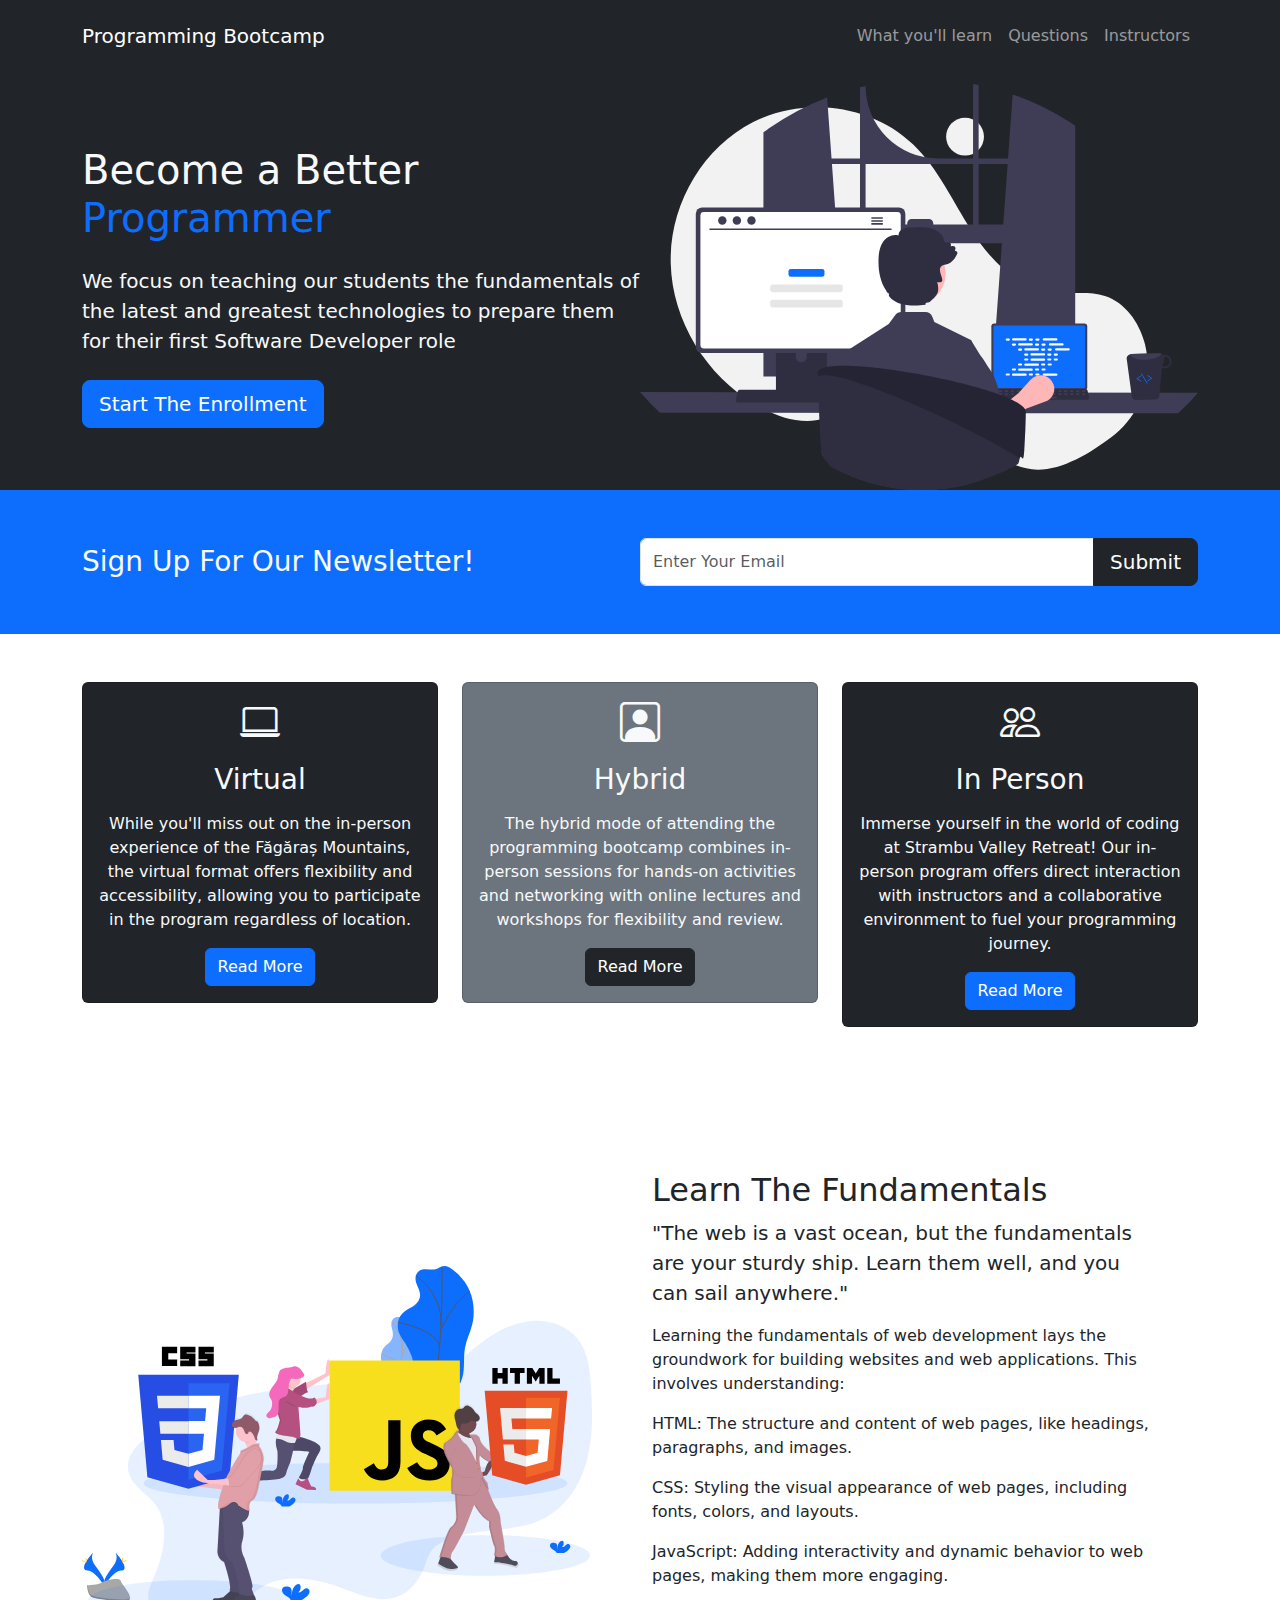
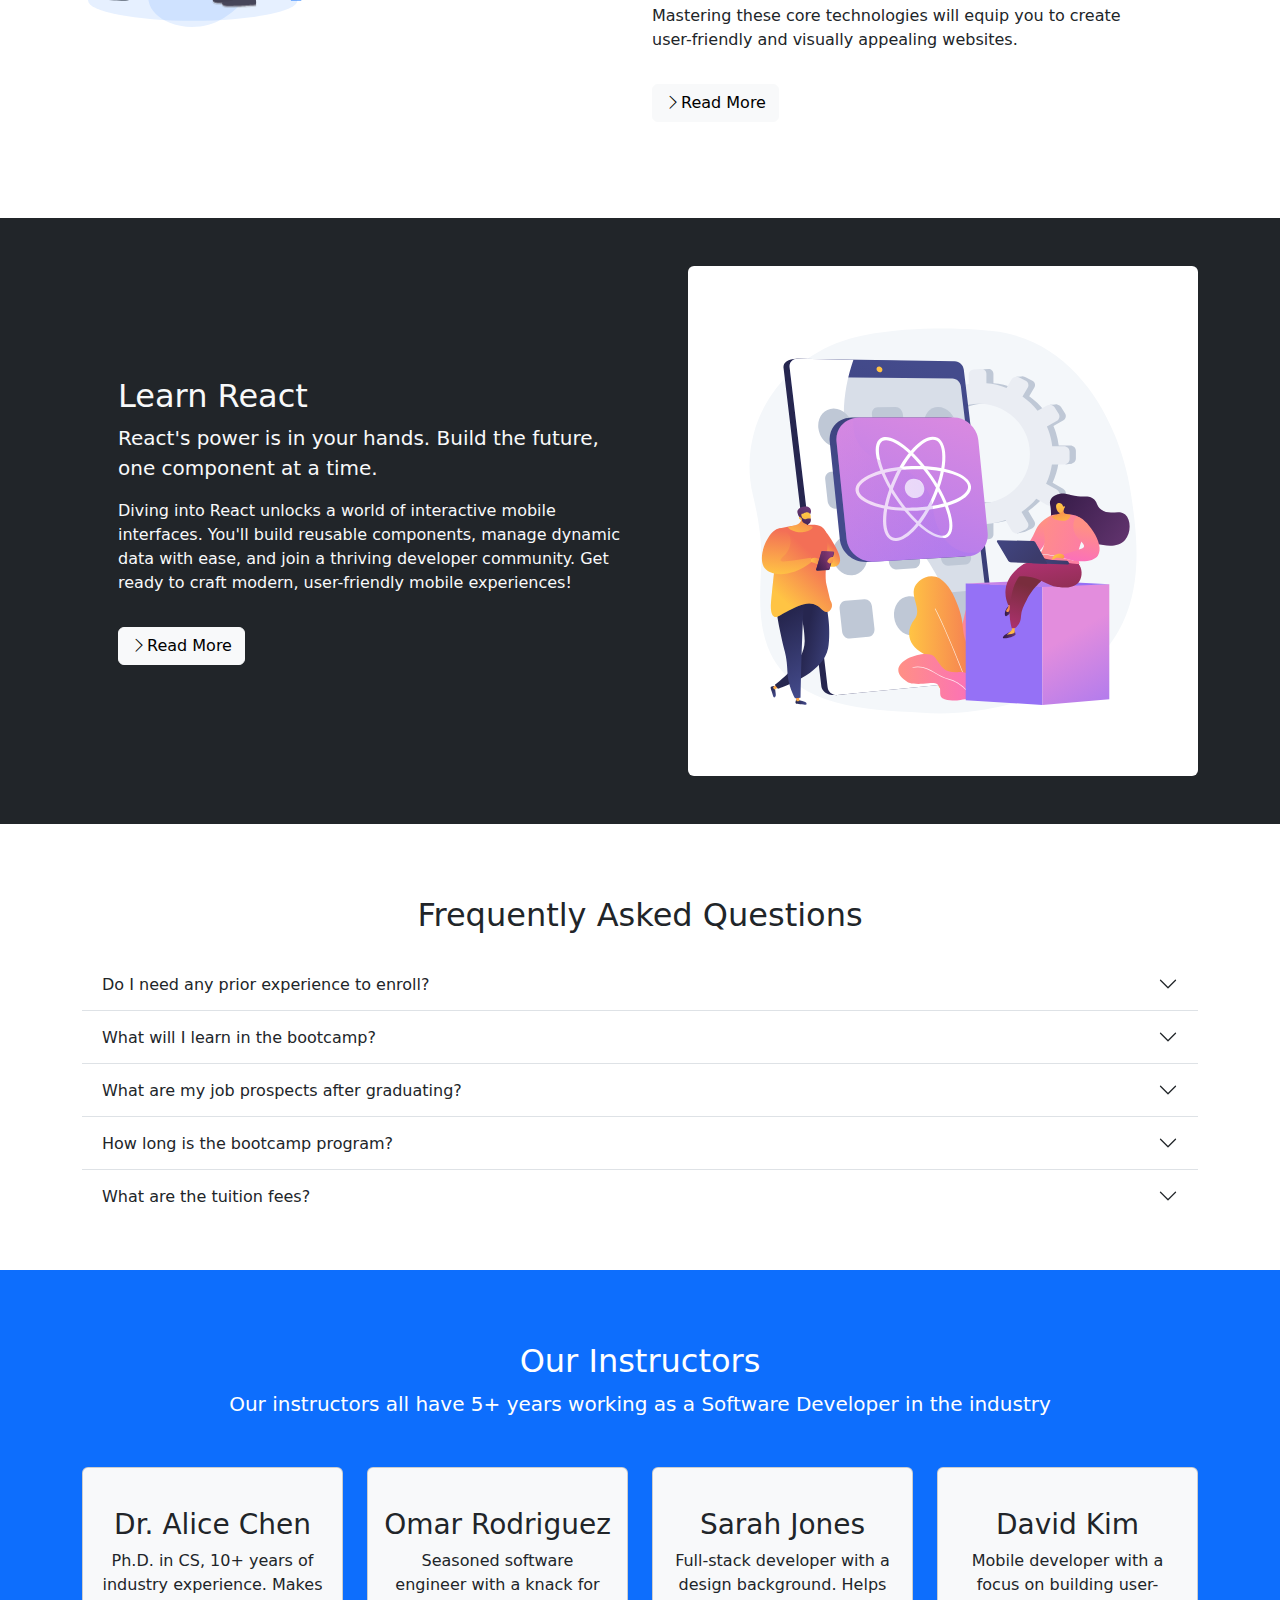
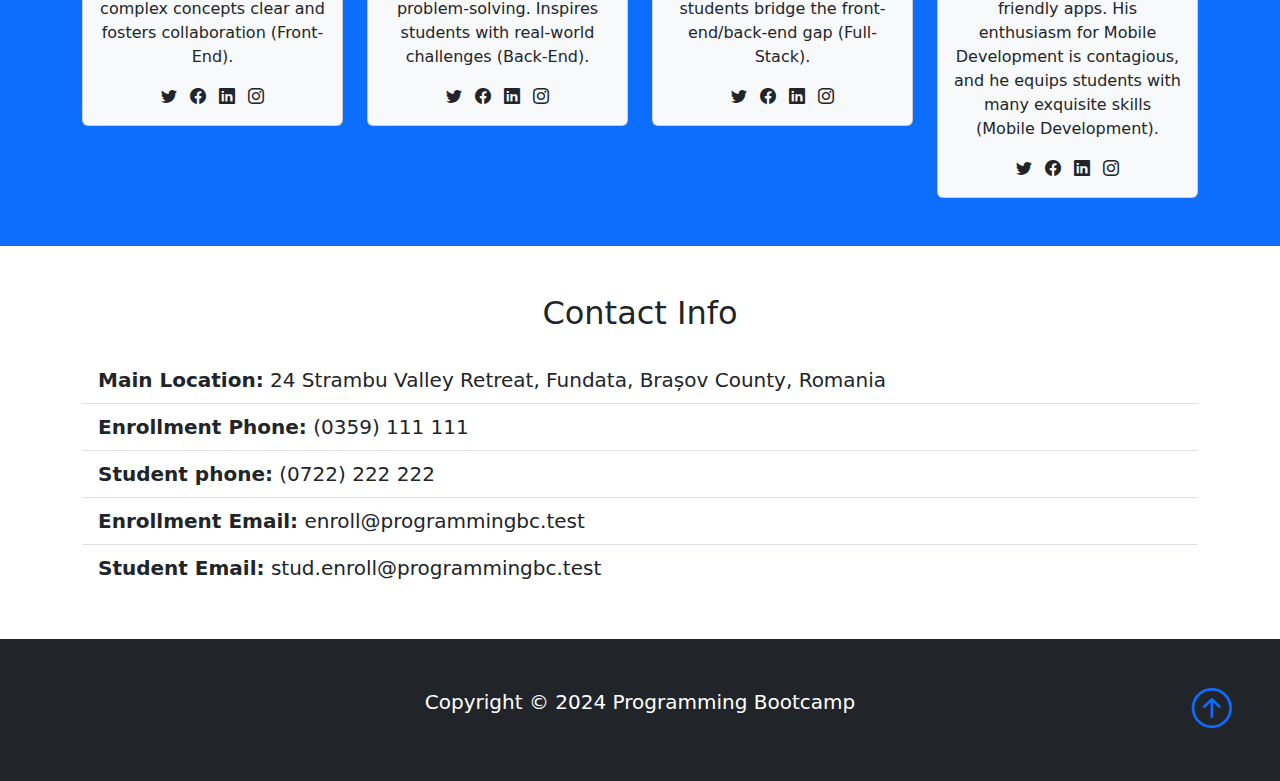
==== index.htm @ 30df7803 "Add files via upload" ====
<!DOCTYPE html>
<html lang="en">
  <head>
    <meta charset="utf-8" />
    <meta name="viewport" content="width=device-width, initial-scale=1" />
    <title>Programing Bootcamp</title>
    <link
      href="https://cdn.jsdelivr.net/npm/bootstrap@5.3.3/dist/css/bootstrap.min.css"
      rel="stylesheet"
      integrity="sha384-QWTKZyjpPEjISv5WaRU9OFeRpok6YctnYmDr5pNlyT2bRjXh0JMhjY6hW+ALEwIH"
      crossorigin="anonymous"
    />
    <link
      rel="stylesheet"
      href="https://cdn.jsdelivr.net/npm/bootstrap-icons@1.3.0/font/bootstrap-icons.css"
    />
    <link rel="stylesheet" href="style.css" />
  </head>
  <body>
    <!-- navbar -->
    <nav class="navbar navbar-expand-lg bg-dark navbar-dark py-3 fixed-top">
      <div class="container">
        <a href="#" class="navbar-brand">Programming Bootcamp</a>

        <button
          class="navbar-toggler"
          type="button"
          data-bs-toggle="collapse"
          data-bs-target="#navmenu"
        >
          <sapn class="navbar-toggler-icon"></sapn>
        </button>

        <div class="collapse navbar-collapse" id="navmenu">
          <ul class="navbar-nav ms-auto">
            <li class="nav-item">
              <a href="#learn" class="nav-link">What you'll learn</a>
            </li>
            <li class="nav-item">
              <a href="#questions" class="nav-link">Questions</a>
            </li>
            <li class="nav-item">
              <a href="#instructors" class="nav-link">Instructors</a>
            </li>
          </ul>
        </div>
      </div>
    </nav>

    <!-- showcase -->
    <section
      class="bg-dark text-light p-5 p-lg-0 pt-lg-3 text-center text-sm-start"
    >
      <div class="container">
        <div class="d-sm-flex align-items-center justify-content-between">
          <div>
            <h1>
              Become a Better <span class="text-primary">Programmer</span>
            </h1>
            <p class="lead my-4">
              We focus on teaching our students the fundamentals of the latest
              and greatest technologies to prepare them for their first Software
              Developer role
            </p>
            <button
              class="btn btn-primary btn-lg"
              data-bs-toggle="modal"
              data-bs-target="#enroll"
            >
              Start The Enrollment
            </button>
          </div>
          <img
            class="img-fluid w-50 d-none d-sm-block"
            src="img/showcase.svg"
            alt=""
          />
        </div>
      </div>
    </section>

    <!-- newsletter -->
    <section class="bg-primary text-light p-5">
      <div class="container">
        <div class="d-md-flex justify-content-between align-items-center">
          <h3 class="mb-3 mb-md-0">Sign Up For Our Newsletter!</h3>

          <div class="input-group news-input">
            <input
              type="text"
              class="form-control"
              placeholder="Enter Your Email"
            />
            <button class="btn btn-dark btn-lg" type="button">Submit</button>
          </div>
        </div>
      </div>
    </section>

    <!-- boxes -->
    <section class="p-5">
      <div class="container">
        <div class="row text-center g-4">
          <div class="col-md">
            <div class="card bg-dark text-light">
              <div class="card-body text-center">
                <div class="h1 mb-3">
                  <i class="bi bi-laptop"></i>
                </div>
                <h3 class="card-title mb-3">Virtual</h3>
                <p class="card-text">
                  While you'll miss out on the in-person experience of the
                  Făgăraș Mountains, the virtual format offers flexibility and
                  accessibility, allowing you to participate in the program
                  regardless of location.
                </p>
                <a href="#" class="btn btn-primary">Read More</a>
              </div>
            </div>
          </div>
          <div class="col-md">
            <div class="card bg-secondary text-light">
              <div class="card-body text-center">
                <div class="h1 mb-3">
                  <i class="bi bi-person-square"></i>
                </div>
                <h3 class="card-title mb-3">Hybrid</h3>
                <p class="card-text">
                  The hybrid mode of attending the programming bootcamp combines
                  in-person sessions for hands-on activities and networking with
                  online lectures and workshops for flexibility and review.
                </p>
                <a href="#" class="btn btn-dark">Read More</a>
              </div>
            </div>
          </div>
          <div class="col-md">
            <div class="card bg-dark text-light">
              <div class="card-body text-center">
                <div class="h1 mb-3">
                  <i class="bi bi-people"></i>
                </div>
                <h3 class="card-title mb-3">In Person</h3>
                <p class="card-text">
                  Immerse yourself in the world of coding at Strambu Valley
                  Retreat! Our in-person program offers direct interaction with
                  instructors and a collaborative environment to fuel your
                  programming journey.
                </p>
                <a href="#" class="btn btn-primary">Read More</a>
              </div>
            </div>
          </div>
        </div>
      </div>
    </section>

    <!-- learn-sections -->
    <section id="learn" class="p-5">
      <div class="container">
        <div class="row align-items-center justify-content-between">
          <div class="col-md">
            <img src="img/fundamentals.svg" class="img-fluid" alt="" />
          </div>
          <div class="col-md p-5">
            <h2>Learn The Fundamentals</h2>
            <p class="lead">
              "The web is a vast ocean, but the fundamentals are your sturdy
              ship. Learn them well, and you can sail anywhere."
            </p>
            <p>
              Learning the fundamentals of web development lays the groundwork
              for building websites and web applications. This involves
              understanding:
            </p>
            <p>
              HTML: The structure and content of web pages, like headings,
              paragraphs, and images.
            </p>
            <p>
              CSS: Styling the visual appearance of web pages, including fonts,
              colors, and layouts.
            </p>
            <p>
              JavaScript: Adding interactivity and dynamic behavior to web
              pages, making them more engaging.
            </p>
            <p>
              Mastering these core technologies will equip you to create
              user-friendly and visually appealing websites.
            </p>
            <a href="#" class="btn btn-light mt-3">
              <i class="bi bi-chevron-right"></i>Read More</a
            >
          </div>
        </div>
      </div>
    </section>

    <section id="learn" class="p-5 bg-dark text-light">
      <div class="container">
        <div class="row align-items-center justify-content-between">
          <div class="col-md p-5">
            <h2>Learn React</h2>
            <p class="lead">
              React's power is in your hands. Build the future, one component at
              a time.
            </p>
            <p>
              Diving into React unlocks a world of interactive mobile interfaces.
              You'll build reusable components, manage dynamic data with ease,
              and join a thriving developer community. Get ready to craft
              modern, user-friendly mobile experiences!
            </p>
            <a href="#" class="btn btn-light mt-3">
              <i class="bi bi-chevron-right"></i>Read More</a
            >
          </div>
          <div class="col-md">
            <img src="img/react.svg" class="img-fluid rounded" alt="" />
          </div>
        </div>
      </div>
    </section>

    <!-- questions -->
    <section id="questions" class="p-5">
      <div class="container">
        <h2 class="text-center mb-4 mt-4">Frequently Asked Questions</h2>
        <div class="accordion accordion-flush" id="questions">
          <!-- item1 -->
          <div class="accordion-item">
            <h2 class="accordion-header">
              <button
                class="accordion-button collapsed"
                type="button"
                data-bs-toggle="collapse"
                data-bs-target="#question-1"
              >
                Do I need any prior experience to enroll?
              </button>
            </h2>
            <div
              id="question-1"
              class="accordion-collapse collapse"
              data-bs-parent="#questions"
            >
              <div class="accordion-body">
                Our bootcamp offers tracks for beginners and those with some
                coding knowledge. Check our specific course descriptions to see
                if any prerequisites are required.
              </div>
            </div>
          </div>
          <!-- item2 -->
          <div class="accordion-item">
            <h2 class="accordion-header">
              <button
                class="accordion-button collapsed"
                type="button"
                data-bs-toggle="collapse"
                data-bs-target="#question-2"
              >
                What will I learn in the bootcamp?
              </button>
            </h2>
            <div
              id="question-2"
              class="accordion-collapse collapse"
              data-bs-parent="#questions"
            >
              <div class="accordion-body">
                Our curriculum focuses on the fundamentals of programming,
                including: Variables and data types, Control flow (if
                statements, loops), Functions, Object-oriented programming
                (OOP), Algorithms and data structures. We also integrate
                valuable soft skills like problem-solving, communication, and
                teamwork, essential for success in the programming field.
              </div>
            </div>
          </div>
          <!-- item3 -->
          <div class="accordion-item">
            <h2 class="accordion-header">
              <button
                class="accordion-button collapsed"
                type="button"
                data-bs-toggle="collapse"
                data-bs-target="#question-3"
              >
                What are my job prospects after graduating?
              </button>
            </h2>
            <div
              id="question-3"
              class="accordion-collapse collapse"
              data-bs-parent="#questions"
            >
              <div class="accordion-body">
                The programming field boasts a high demand for skilled
                professionals. Our bootcamp is designed to prepare you with the
                necessary skills and portfolio to compete for entry-level
                programming jobs.
              </div>
            </div>
          </div>
          <!-- item4 -->
          <div class="accordion-item">
            <h2 class="accordion-header">
              <button
                class="accordion-button collapsed"
                type="button"
                data-bs-toggle="collapse"
                data-bs-target="#question-4"
              >
                How long is the bootcamp program?
              </button>
            </h2>
            <div
              id="question-4"
              class="accordion-collapse collapse"
              data-bs-parent="#questions"
            >
              <div class="accordion-body">
                The program length varies depending on the format (full-time vs
                part-time). Check our website for specific details on each
                program.
              </div>
            </div>
          </div>
          <!-- item5 -->
          <div class="accordion-item">
            <h2 class="accordion-header">
              <button
                class="accordion-button collapsed"
                type="button"
                data-bs-toggle="collapse"
                data-bs-target="#question-5"
              >
                What are the tuition fees?
              </button>
            </h2>
            <div
              id="question-5"
              class="accordion-collapse collapse"
              data-bs-parent="#questions"
            >
              <div class="accordion-body">
                We offer transparent tuition fees. Contact us or visit our
                website for detailed pricing information and explore any
                scholarship opportunities available.
              </div>
            </div>
          </div>
        </div>
      </div>
    </section>

    <section id="instructors" class="p-5 bg-primary">
      <div class="container">
        <h2 class="text-center text-white mt-4">Our Instructors</h2>
        <p class="lead text-center text-white mb-5">
          Our instructors all have 5+ years working as a Software Developer in
          the industry
        </p>
        <div class="row g-4">
          <div class="col-md-6 col-lg-3">
            <div class="card bg-light">
              <div class="card-body text-center">
                <img
                  src="https://randomuser.me/api/portraits/women/12.jpg"
                  class="rounded-circle mb-3"
                  alt=""
                />
                <h3 class="card-title">Dr. Alice Chen</h3>
                <p class="card-text">
                  Ph.D. in CS, 10+ years of industry experience. Makes complex
                  concepts clear and fosters collaboration (Front-End).
                </p>
                <a href="#"><i class="bi bi-twitter text-dark mx-1"></i></a>
                <a href="#"><i class="bi bi-facebook text-dark mx-1"></i></a>
                <a href="#"><i class="bi bi-linkedin text-dark mx-1"></i></a>
                <a href="#"><i class="bi bi-instagram text-dark mx-1"></i></a>
              </div>
            </div>
          </div>
          <div class="col-md-6 col-lg-3">
            <div class="card bg-light">
              <div class="card-body text-center">
                <img
                  src="https://randomuser.me/api/portraits/men/12.jpg"
                  class="rounded-circle mb-3"
                  alt=""
                />
                <h3 class="card-title">Omar Rodriguez</h3>
                <p class="card-text">
                  Seasoned software engineer with a knack for problem-solving.
                  Inspires students with real-world challenges (Back-End).
                </p>
                <a href="#"><i class="bi bi-twitter text-dark mx-1"></i></a>
                <a href="#"><i class="bi bi-facebook text-dark mx-1"></i></a>
                <a href="#"><i class="bi bi-linkedin text-dark mx-1"></i></a>
                <a href="#"><i class="bi bi-instagram text-dark mx-1"></i></a>
              </div>
            </div>
          </div>
          <div class="col-md-6 col-lg-3">
            <div class="card bg-light">
              <div class="card-body text-center">
                <img
                  src="https://randomuser.me/api/portraits/women/43.jpg"
                  class="rounded-circle mb-3"
                  alt=""
                />
                <h3 class="card-title">Sarah Jones</h3>
                <p class="card-text">
                  Full-stack developer with a design background. Helps students
                  bridge the front-end/back-end gap (Full-Stack).
                </p>
                <a href="#"><i class="bi bi-twitter text-dark mx-1"></i></a>
                <a href="#"><i class="bi bi-facebook text-dark mx-1"></i></a>
                <a href="#"><i class="bi bi-linkedin text-dark mx-1"></i></a>
                <a href="#"><i class="bi bi-instagram text-dark mx-1"></i></a>
              </div>
            </div>
          </div>
          <div class="col-md-6 col-lg-3">
            <div class="card bg-light">
              <div class="card-body text-center">
                <img
                  src="https://randomuser.me/api/portraits/men/44.jpg"
                  class="rounded-circle mb-3"
                  alt=""
                />
                <h3 class="card-title">David Kim</h3>
                <p class="card-text">
                  Mobile developer with a focus on building user-friendly apps.
                  His enthusiasm for Mobile Development is contagious, and he
                  equips students with many exquisite skills (Mobile
                  Development).
                </p>
                <a href="#"><i class="bi bi-twitter text-dark mx-1"></i></a>
                <a href="#"><i class="bi bi-facebook text-dark mx-1"></i></a>
                <a href="#"><i class="bi bi-linkedin text-dark mx-1"></i></a>
                <a href="#"><i class="bi bi-instagram text-dark mx-1"></i></a>
              </div>
            </div>
          </div>
        </div>
      </div>
    </section>

    <!-- contact & map -->
    <section class="p-5">
      <div class="container">
        <div class="row g-4">
          <div class="col-md">
            <h2 class="text-center mb-4">Contact Info</h2>
            <ul class="list-group list-group-flush lead">
              <li class="list-group-item">
                <span class="fw-bold">Main Location:</span> 24 Strambu Valley
                Retreat, Fundata, Brașov County, Romania
              </li>
              <li class="list-group-item">
                <span class="fw-bold">Enrollment Phone:</span> (0359) 111 111
              </li>
              <li class="list-group-item">
                <span class="fw-bold">Student phone:</span> (0722) 222 222
              </li>
              <li class="list-group-item">
                <span class="fw-bold">Enrollment Email:</span>
                enroll@programmingbc.test
              </li>
              <li class="list-group-item">
                <span class="fw-bold">Student Email:</span>
                stud.enroll@programmingbc.test
              </li>
            </ul>
          </div>
        </div>
      </div>
    </section>

    <!-- footer -->
    <footer class="p-5 bg-dark text-white text-center position-relative">
      <div class="container">
        <p class="lead">Copyright &copy; 2024 Programming Bootcamp</p>

        <a href="#" class="position-absolute bottom-0 end-0 p-5">
          <i class="bi bi-arrow-up-circle h1"></i>
        </a>
      </div>
    </footer>

    <!-- Modal -->
    <div
      class="modal fade"
      id="enroll"
      tabindex="-1"
      aria-labelledby="exampleModalLabel"
      aria-hidden="true"
    >
      <div class="modal-dialog">
        <div class="modal-content">
          <div class="modal-header">
            <h1 class="modal-title fs-5" id="exampleModalLabel">Enrollment</h1>
            <button
              type="button"
              class="btn-close"
              data-bs-dismiss="modal"
              aria-label="Close"
            ></button>
          </div>
          <div class="modal-body">
            <p class="lead text-center">Come and Join Us!</p>
            <form>
              <div class="mb-3">
                <label for="first-name" class="col-form-label">
                  First Name:
                </label>
                <input type="text" class="form-control" id="first-name" />
              </div>
              <div class="mb-3">
                <label for="last-name" class="col-form-label">
                  Last Name:
                </label>
                <input type="text" class="form-control" id="last-name" />
              </div>
              <div class="mb-3">
                <label for="email" class="col-form-label"> Email: </label>
                <input type="email" class="form-control" id="email" />
              </div>
              <div class="mb-3">
                <label for="phone" class="col-form-label"> Phone: </label>
                <input type="tel" class="form-control" id="phone" />
              </div>
            </form>
          </div>
          <div class="modal-footer">
            <button
              type="button"
              class="btn btn-secondary"
              data-bs-dismiss="modal"
            >
              Close
            </button>
            <button type="button" class="btn btn-primary">Submit</button>
          </div>
        </div>
      </div>
    </div>

    <script
      src="https://cdn.jsdelivr.net/npm/bootstrap@5.3.3/dist/js/bootstrap.bundle.min.js"
      integrity="sha384-YvpcrYf0tY3lHB60NNkmXc5s9fDVZLESaAA55NDzOxhy9GkcIdslK1eN7N6jIeHz"
      crossorigin="anonymous"
    ></script>
  </body>
</html>
---- style.css ----
body{
    user-select: none;
}

body::before{
    display: block;
    content: '';
    height: 68px;
}

@media(min-width: 768px)
{
    .news-input{
        width: 50%;
    }
}
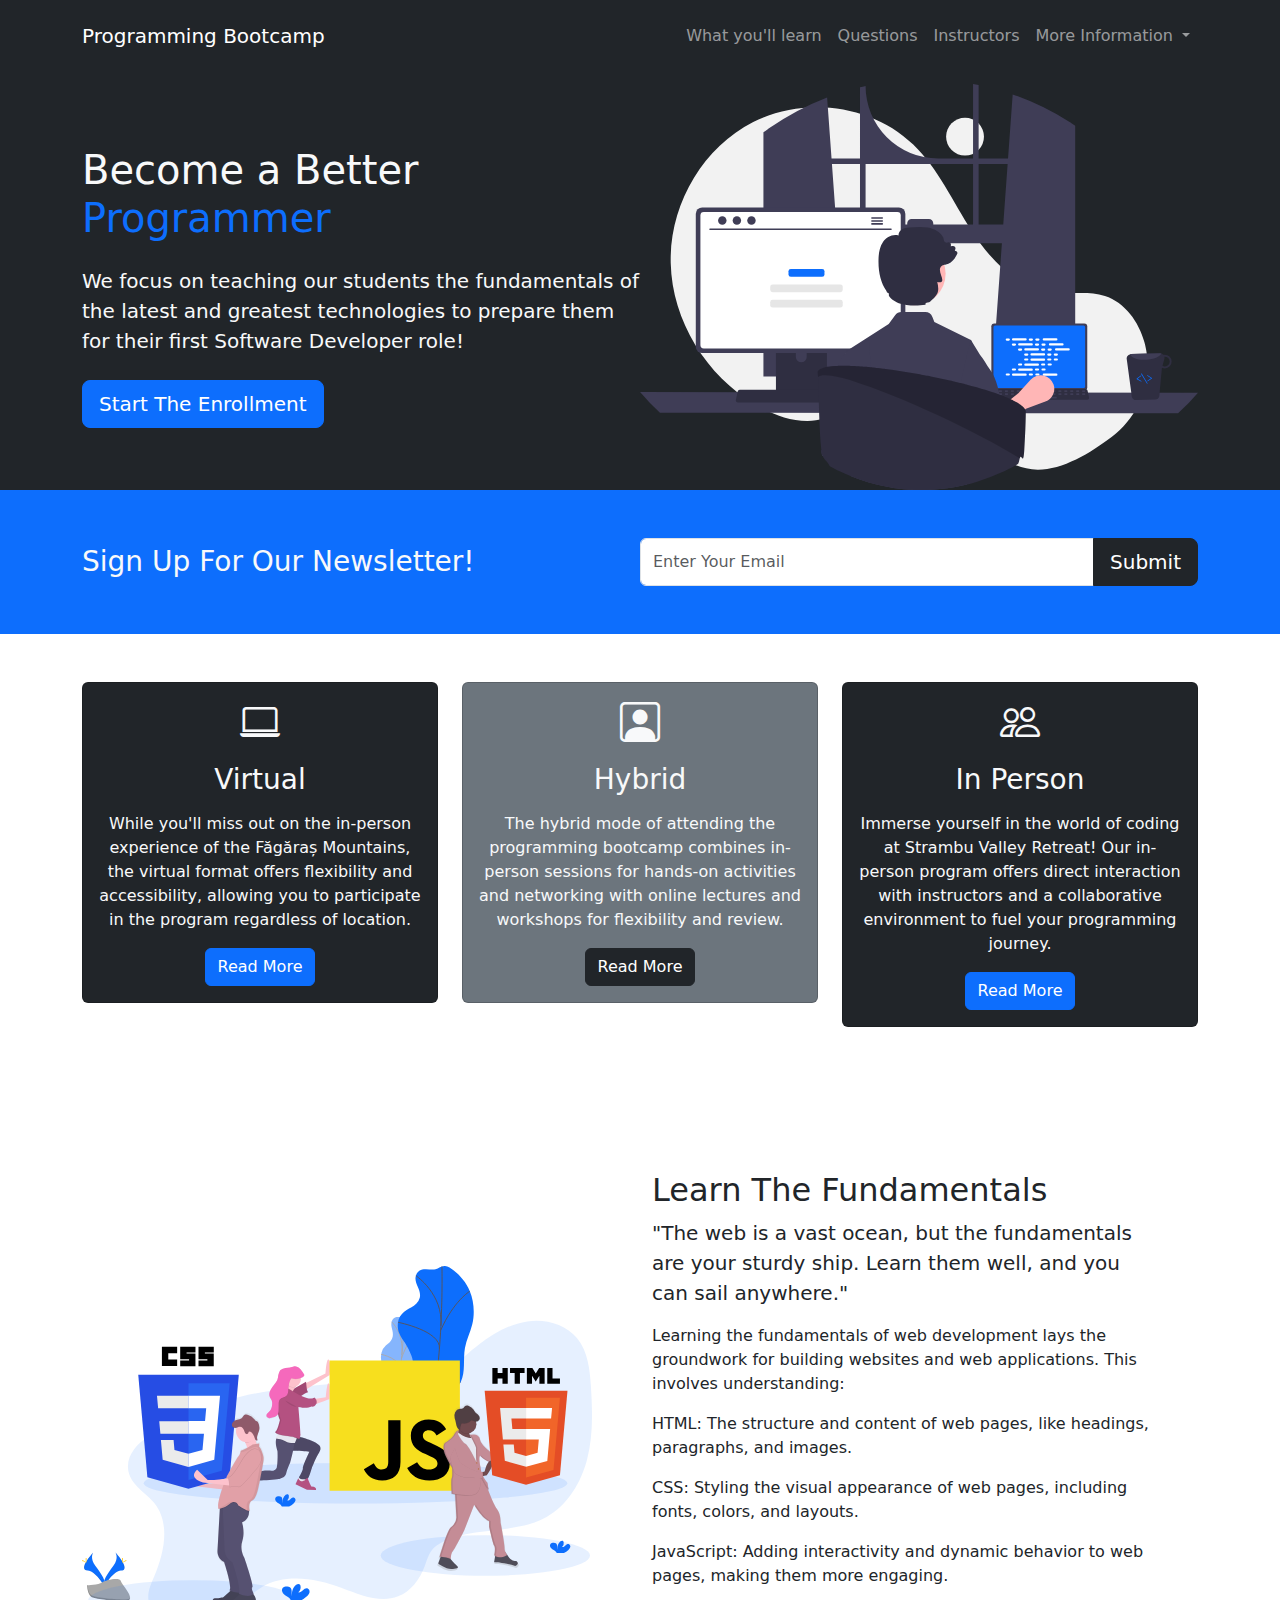
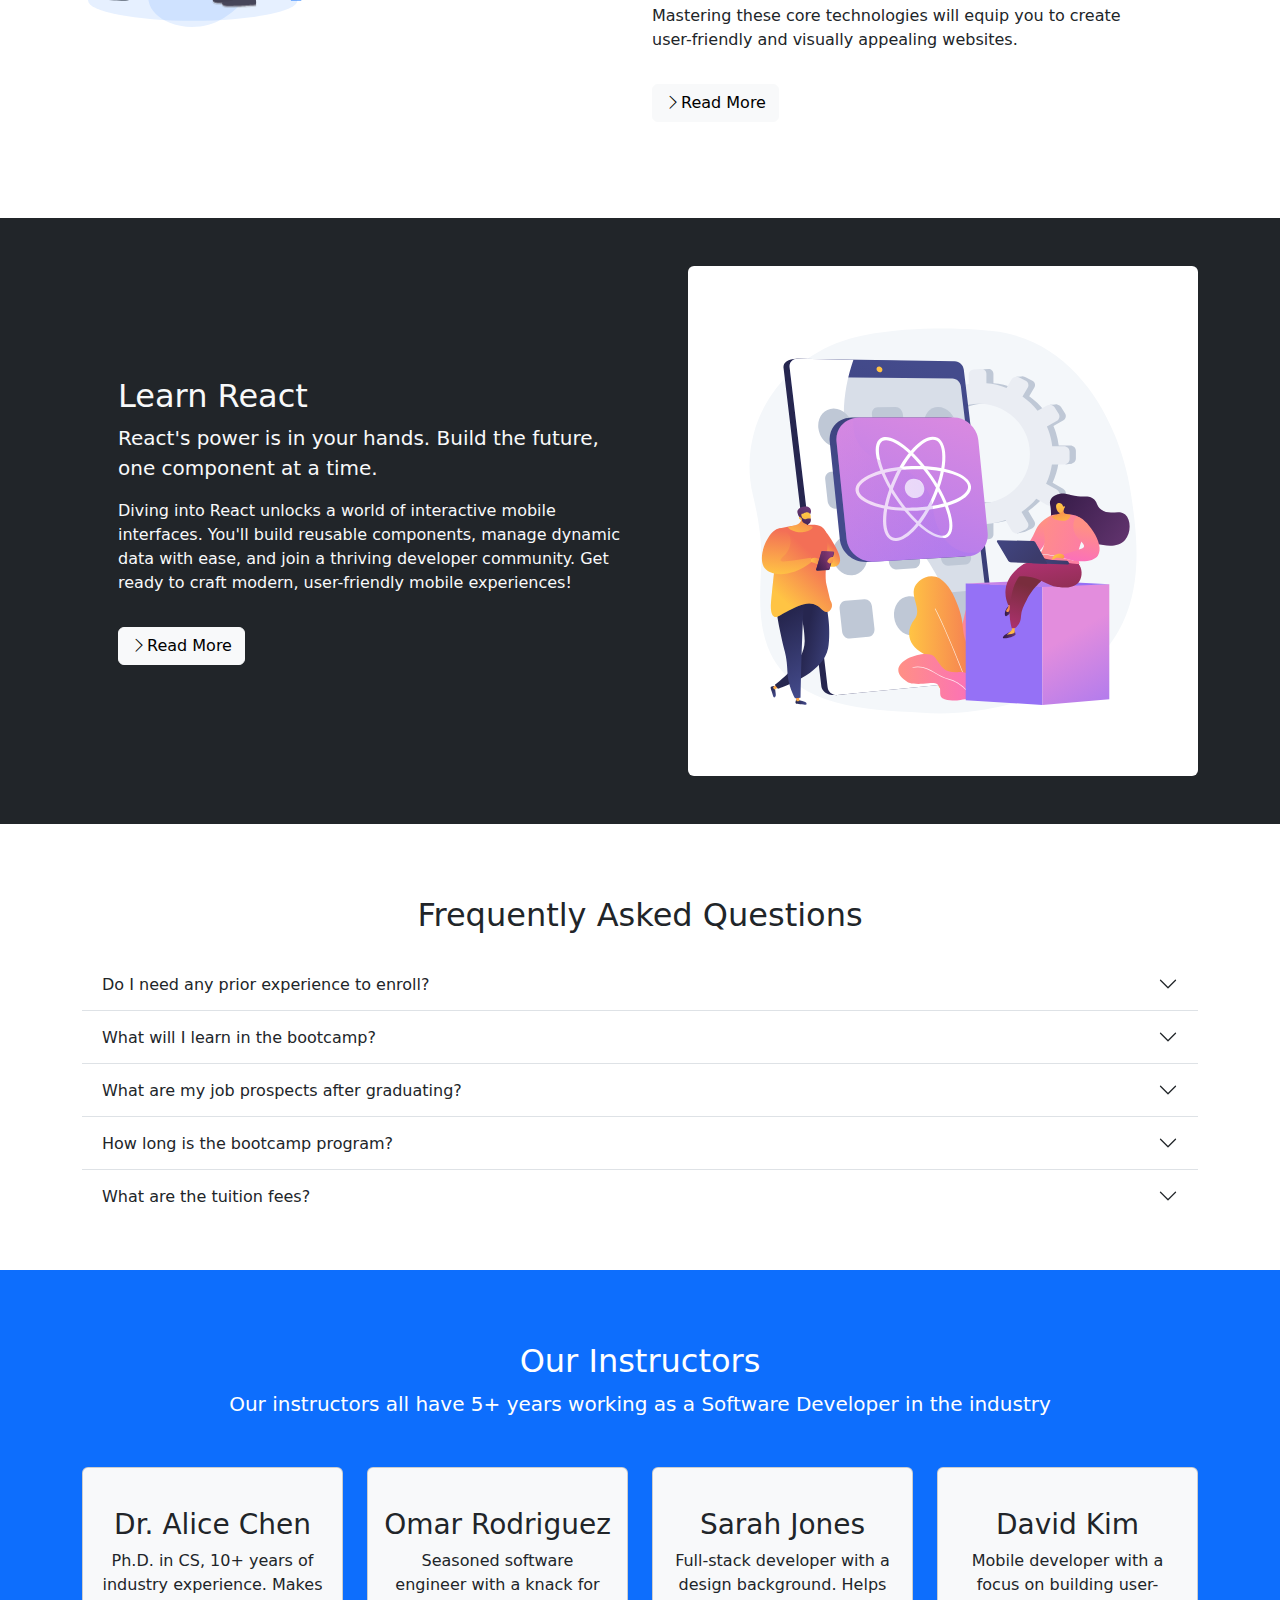
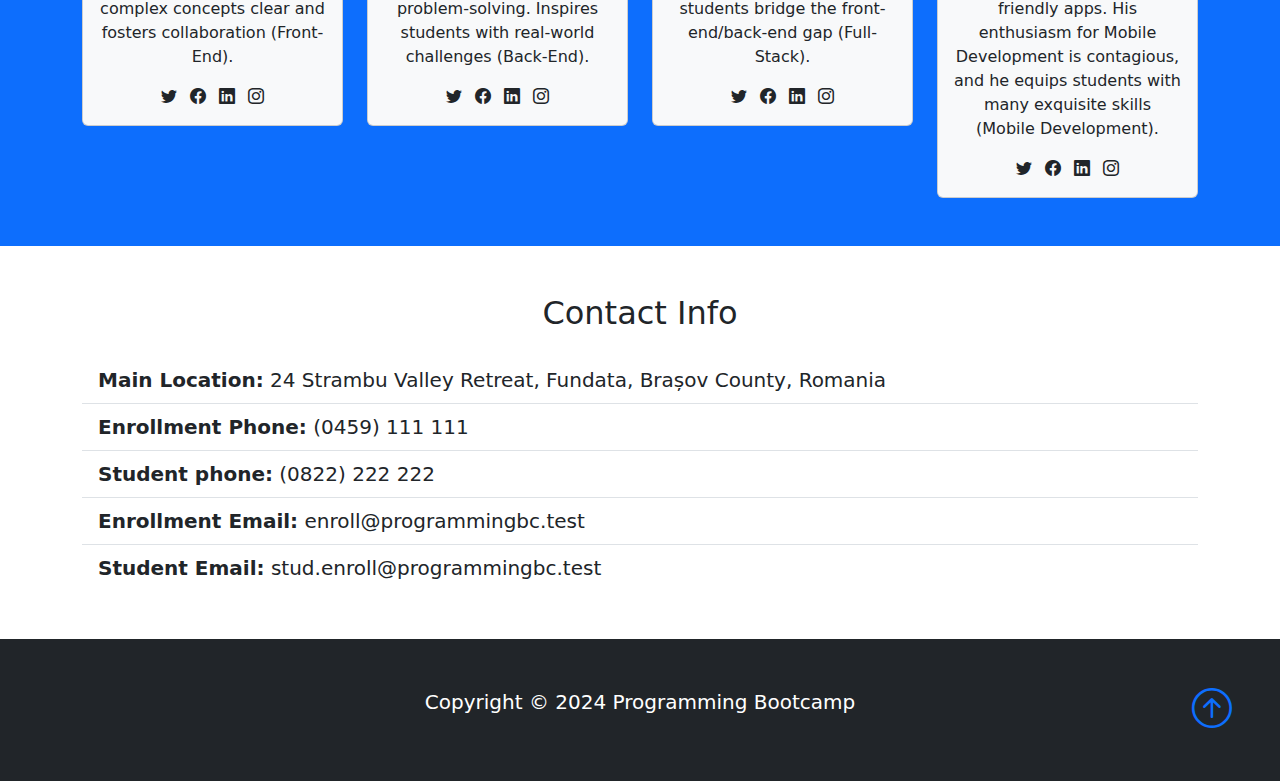
==== commit aee4ac10: "about page" ====
--- a/index.htm
+++ b/index.htm
@@ -42,6 +42,16 @@
             <li class="nav-item">
               <a href="#instructors" class="nav-link">Instructors</a>
             </li>
+            <li class="nav-item dropdown">
+              <a class="nav-link dropdown-toggle" href="#" role="button" data-bs-toggle="dropdown" aria-expanded="false">
+                More Information
+              </a>
+              <ul class="dropdown-menu">
+                <li><a class="dropdown-item" href="about.html">About the Bootcamp</a></li>
+                <li><a class="dropdown-item" href="#">Another action</a></li>
+                <li><a class="dropdown-item" href="#">Something else here</a></li>
+              </ul>
+            </li>
           </ul>
         </div>
       </div>
@@ -60,7 +70,7 @@
             <p class="lead my-4">
               We focus on teaching our students the fundamentals of the latest
               and greatest technologies to prepare them for their first Software
-              Developer role
+              Developer role!
             </p>
             <button
               class="btn btn-primary btn-lg"
@@ -114,7 +124,7 @@
                   accessibility, allowing you to participate in the program
                   regardless of location.
                 </p>
-                <a href="#" class="btn btn-primary">Read More</a>
+                <a href="about.html" class="btn btn-primary">Read More</a>
               </div>
             </div>
           </div>
@@ -130,7 +140,7 @@
                   in-person sessions for hands-on activities and networking with
                   online lectures and workshops for flexibility and review.
                 </p>
-                <a href="#" class="btn btn-dark">Read More</a>
+                <a href="about.html" class="btn btn-dark">Read More</a>
               </div>
             </div>
           </div>
@@ -147,7 +157,7 @@
                   instructors and a collaborative environment to fuel your
                   programming journey.
                 </p>
-                <a href="#" class="btn btn-primary">Read More</a>
+                <a href="about.html" class="btn btn-primary">Read More</a>
               </div>
             </div>
           </div>
@@ -462,10 +472,10 @@
                 Retreat, Fundata, Brașov County, Romania
               </li>
               <li class="list-group-item">
-                <span class="fw-bold">Enrollment Phone:</span> (0359) 111 111
+                <span class="fw-bold">Enrollment Phone:</span> (0459) 111 111
               </li>
               <li class="list-group-item">
-                <span class="fw-bold">Student phone:</span> (0722) 222 222
+                <span class="fw-bold">Student phone:</span> (0822) 222 222
               </li>
               <li class="list-group-item">
                 <span class="fw-bold">Enrollment Email:</span>
